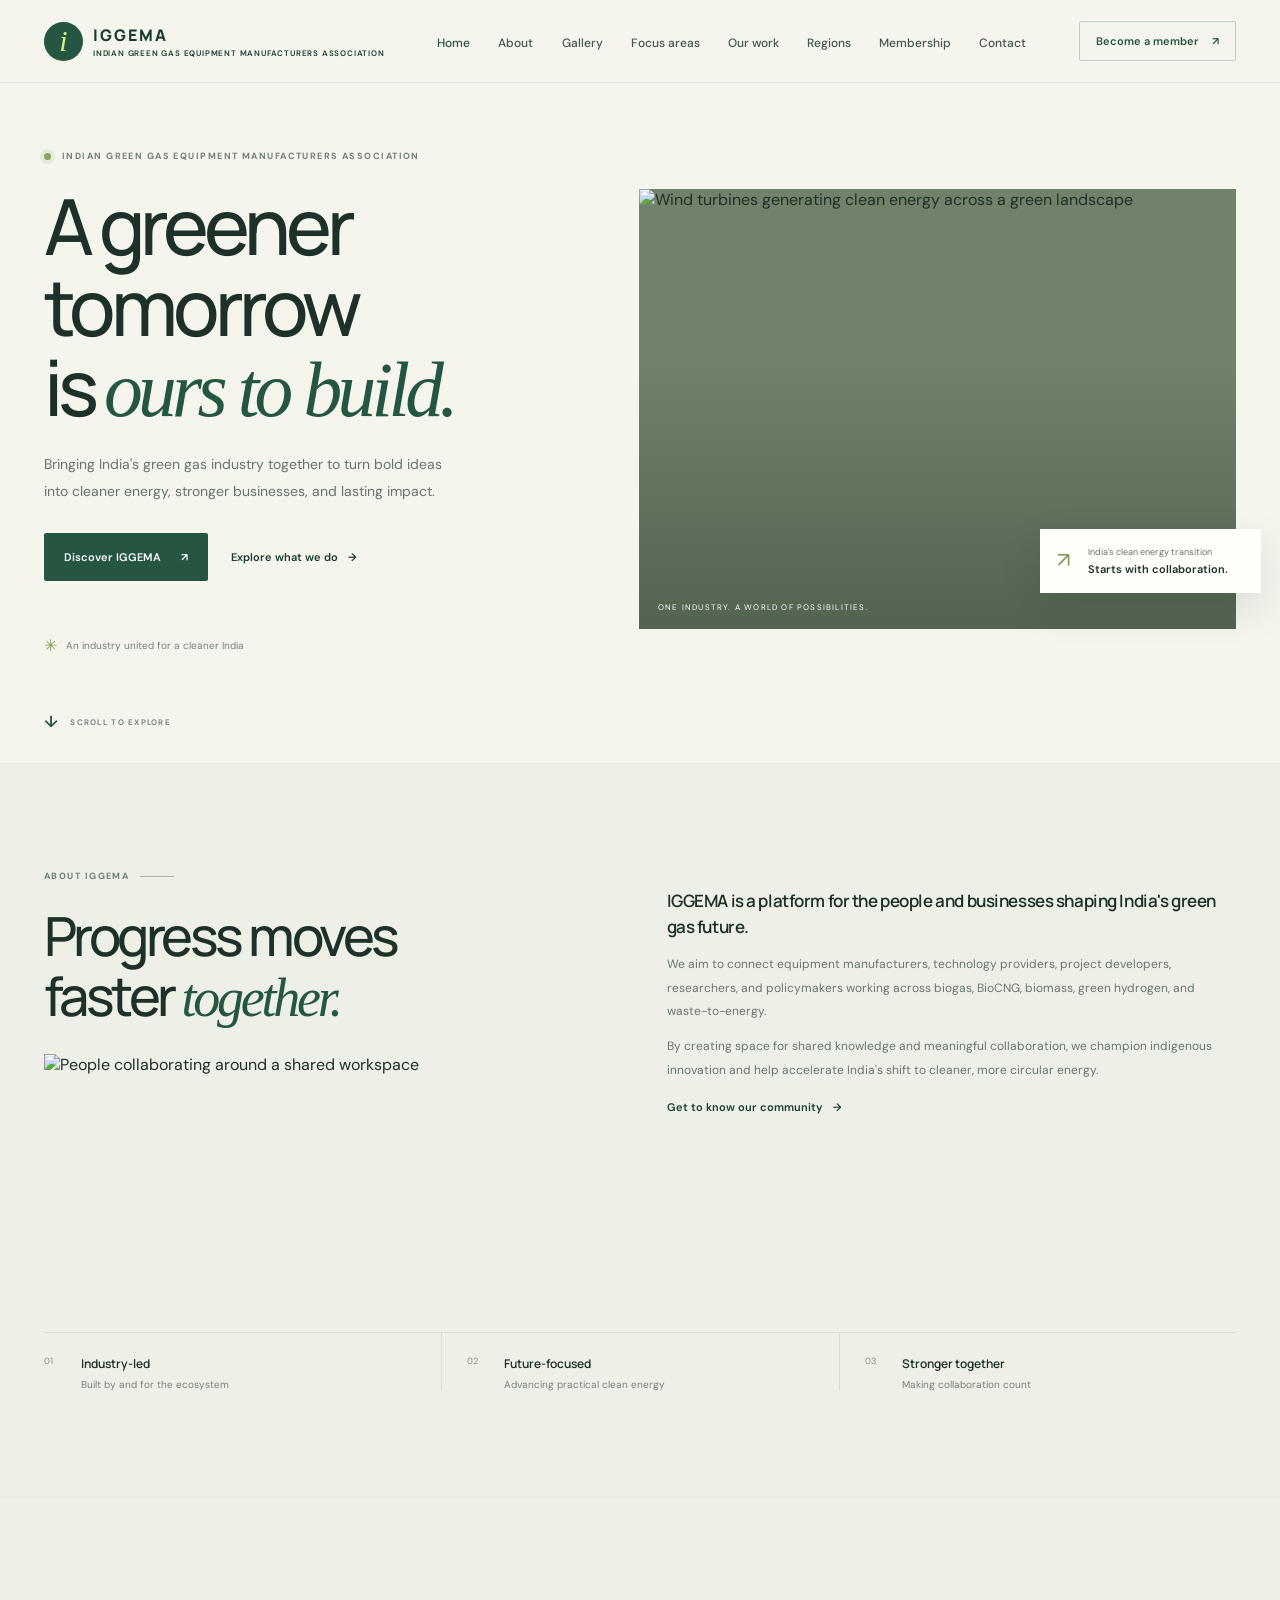
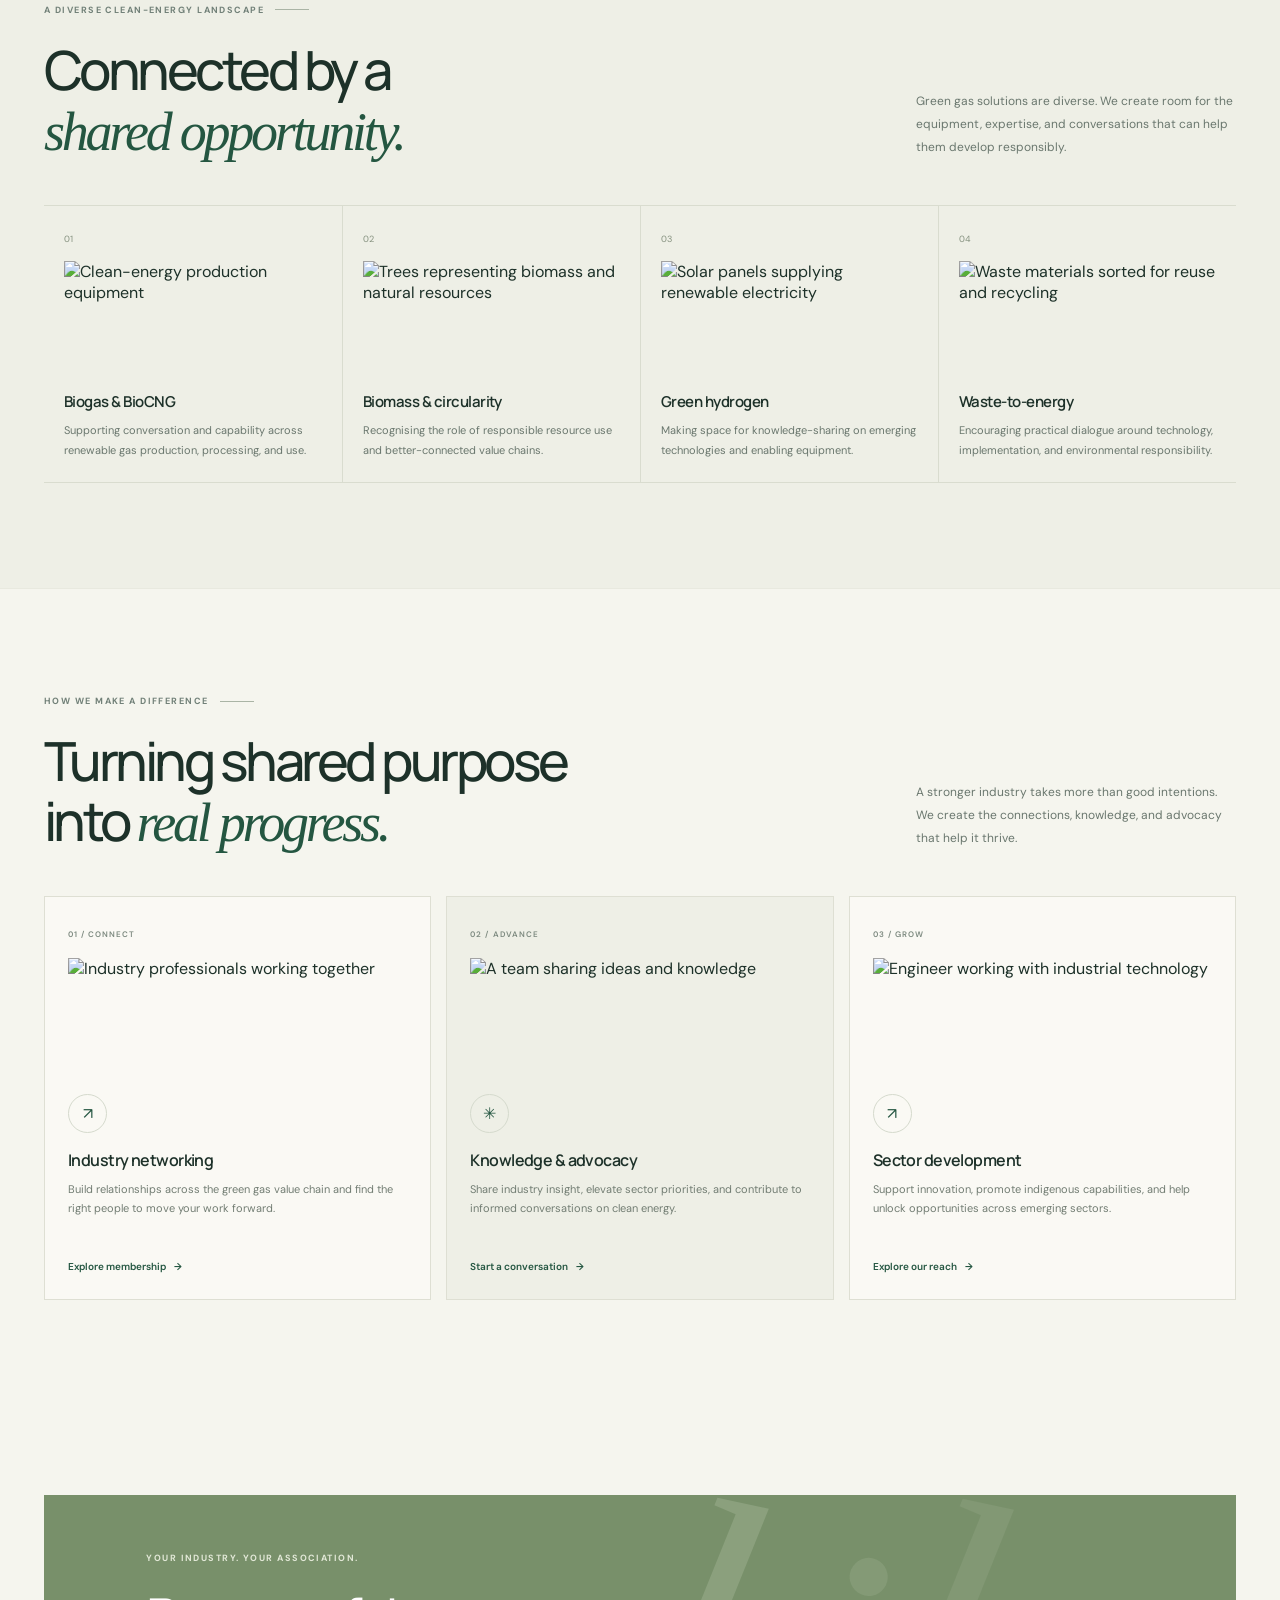
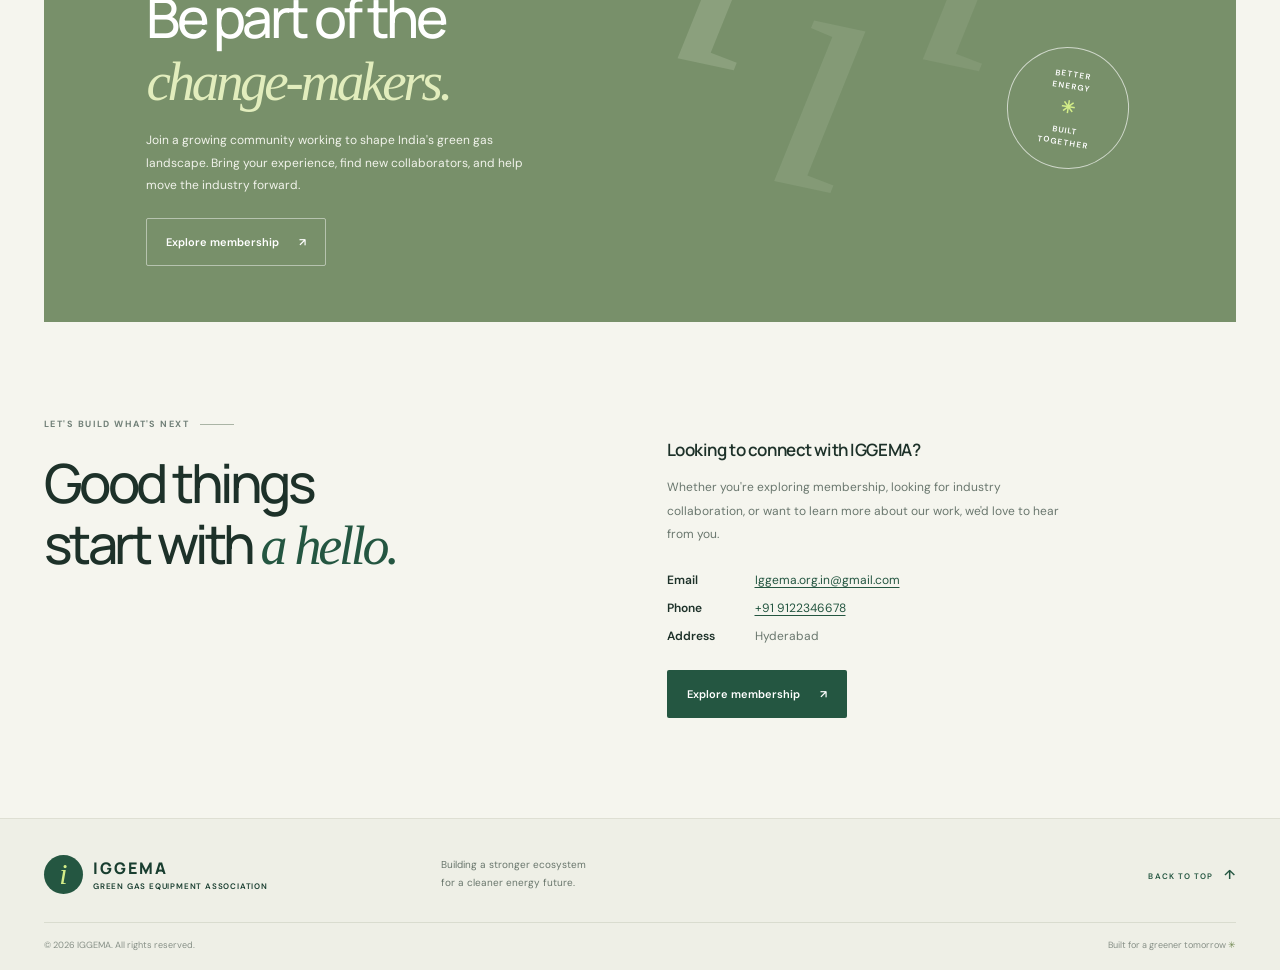
==== index.html @ 9a2ea5e2 "Initial commit" ====
<!DOCTYPE html>
<html lang="en">
<head>
  <meta charset="UTF-8">
  <meta name="viewport" content="width=device-width, initial-scale=1">
  <meta name="theme-color" content="#f5f5ee">
  <meta name="description" content="Discover IGGEMA's work to connect India's green gas equipment ecosystem, share knowledge, and support responsible sector development.">
  <title>IGGEMA — India's Green Gas Equipment Manufacturers Association</title>
  <link rel="preconnect" href="https://fonts.googleapis.com">
  <link rel="preconnect" href="https://fonts.gstatic.com" crossorigin>
  <link href="https://fonts.googleapis.com/css2?family=DM+Sans:wght@400;500;600;700&family=Manrope:wght@400;500;600;700;800&display=swap" rel="stylesheet">
  <link rel="stylesheet" href="IGG.css">
</head>
<body>
  <a class="skip-link" href="#main-content">Skip to content</a>
  <header class="site-header">
    <nav class="navbar container" aria-label="Main navigation">
      <a class="brand" href="#home" aria-label="IGGEMA home">
        <span class="brand-mark" aria-hidden="true">i</span>
        <span class="brand-name">IGGEMA<span class="brand-caption"> INDIAN GREEN GAS EQUIPMENT MANUFACTURERS ASSOCIATION</span></span>
      </a>
      <ul class="nav-links">
        <li><a href="#home" aria-current="page">Home</a></li>
        <li><a href="#about">About</a></li>
        <li><a href="#gallery">Gallery</a></li>
        <li><a href="#focus-areas">Focus areas</a></li>
        <li><a href="#services">Our work</a></li>
         <li><a href="#Regions">Regions</a></li>
        <li><a href="membership.html">Membership</a></li>
        <li><a href="#contact">Contact</a></li>
      </ul>
      <a class="nav-cta" href="membership.html">Become a member <span aria-hidden="true">↗</span></a>
    </nav>
  </header>

  <main id="main-content">
    <section class="hero container" id="home">
      <div class="hero-copy">
        <p class="eyebrow"><span class="eyebrow-dot"></span> INDIAN GREEN GAS EQUIPMENT MANUFACTURERS ASSOCIATION</p>
        <h1>A greener tomorrow<br>is <span>ours to build.</span></h1>
        <p class="hero-description">Bringing India's green gas industry together to turn bold ideas into cleaner energy, stronger businesses, and lasting impact.</p>
        <div class="hero-actions">
          <a class="button button-primary" href="#about">Discover IGGEMA <span aria-hidden="true">↗</span></a>
          <a class="text-link" href="#services">Explore what we do <span aria-hidden="true">→</span></a>
        </div>
        <div class="hero-note"><span class="note-icon" aria-hidden="true">✳</span> An industry united for a cleaner India</div>
      </div>
      <div class="hero-visual">
        <img src="https://images.unsplash.com/photo-1473341304170-971dccb5ac1e?auto=format&amp;fit=crop&amp;w=1400&amp;q=85" alt="Wind turbines generating clean energy across a green landscape">
        <div class="image-wash"></div>
        <div class="visual-card">
          <span class="visual-card-icon" aria-hidden="true">↗</span>
          <span>India's clean energy transition</span>
          <strong>Starts with collaboration.</strong>
        </div>
        <span class="visual-caption">ONE INDUSTRY. A WORLD OF POSSIBILITIES.</span>
      </div>
      <a class="scroll-cue" href="#about"><span aria-hidden="true">↓</span> SCROLL TO EXPLORE</a>
    </section>

    <section class="intro section-pad" id="about">
      <div class="container intro-grid">
        <div>
          <p class="eyebrow">ABOUT IGGEMA <span class="eyebrow-line"></span></p>
          <h2>Progress moves<br>faster <span>together.</span></h2>
          <img class="about-image" src="https://images.unsplash.com/photo-1497366754035-f200968a6e72?auto=format&amp;fit=crop&amp;w=1000&amp;q=85" alt="People collaborating around a shared workspace">
        </div>
        <div class="intro-copy">
          <p class="lead">IGGEMA is a platform for the people and businesses shaping India's green gas future.</p>
          <p>We aim to connect equipment manufacturers, technology providers, project developers, researchers, and policymakers working across biogas, BioCNG, biomass, green hydrogen, and waste-to-energy.</p>
          <p>By creating space for shared knowledge and meaningful collaboration, we champion indigenous innovation and help accelerate India's shift to cleaner, more circular energy.</p>
          <a class="text-link dark-link" href="membership.html">Get to know our community <span aria-hidden="true">→</span></a>
        </div>
      </div>
      <div class="container values-strip">
        <div class="value-item"><span>01</span><strong>Industry-led</strong><small>Built by and for the ecosystem</small></div>
        <div class="value-item"><span>02</span><strong>Future-focused</strong><small>Advancing practical clean energy</small></div>
        <div class="value-item"><span>03</span><strong>Stronger together</strong><small>Making collaboration count</small></div>
      </div>
    </section>

    <section class="focus section-pad" id="focus-areas">
      <div class="container">
        <div class="section-heading">
          <div>
            <p class="eyebrow">A DIVERSE CLEAN-ENERGY LANDSCAPE <span class="eyebrow-line"></span></p>
            <h2>Connected by a<br><span>shared opportunity.</span></h2>
          </div>
          <p class="section-aside">Green gas solutions are diverse. We create room for the equipment, expertise, and conversations that can help them develop responsibly.</p>
        </div>
        <div class="focus-grid">
          <article class="focus-card">
            <span class="focus-index">01</span>
            <img class="focus-image" src="https://images.unsplash.com/photo-1516937941344-00b4e0337589?auto=format&amp;fit=crop&amp;w=700&amp;q=80" alt="Clean-energy production equipment">
            <h3>Biogas &amp; BioCNG</h3>
            <p>Supporting conversation and capability across renewable gas production, processing, and use.</p>
          </article>
          <article class="focus-card">
            <span class="focus-index">02</span>
            <img class="focus-image" src="https://images.unsplash.com/photo-1511497584788-876760111969?auto=format&amp;fit=crop&amp;w=700&amp;q=80" alt="Trees representing biomass and natural resources">
            <h3>Biomass &amp; circularity</h3>
            <p>Recognising the role of responsible resource use and better-connected value chains.</p>
          </article>
          <article class="focus-card">
            <span class="focus-index">03</span>
            <img class="focus-image" src="https://images.unsplash.com/photo-1509391366360-2e959784a276?auto=format&amp;fit=crop&amp;w=700&amp;q=80" alt="Solar panels supplying renewable electricity">
            <h3>Green hydrogen</h3>
            <p>Making space for knowledge-sharing on emerging technologies and enabling equipment.</p>
          </article>
          <article class="focus-card">
            <span class="focus-index">04</span>
            <img class="focus-image" src="https://images.unsplash.com/photo-1532996122724-e3c354a0b15b?auto=format&amp;fit=crop&amp;w=700&amp;q=80" alt="Waste materials sorted for reuse and recycling">
            <h3>Waste-to-energy</h3>
            <p>Encouraging practical dialogue around technology, implementation, and environmental responsibility.</p>
          </article>
        </div>
      </div>
    </section>

    <section class="services section-pad" id="services">
      <div class="container">
        <div class="section-heading">
          <div>
            <p class="eyebrow">HOW WE MAKE A DIFFERENCE <span class="eyebrow-line"></span></p>
            <h2>Turning shared purpose<br>into <span>real progress.</span></h2>
          </div>
          <p class="section-aside">A stronger industry takes more than good intentions. We create the connections, knowledge, and advocacy that help it thrive.</p>
        </div>
        <div class="services-grid">
          <article class="service-card">
            <span class="card-number">01 / CONNECT</span>
            <img class="service-image" src="https://images.unsplash.com/photo-1521737711867-e3b97375f902?auto=format&amp;fit=crop&amp;w=700&amp;q=80" alt="Industry professionals working together">
            <div class="service-icon" aria-hidden="true">↗</div>
            <h3>Industry networking</h3>
            <p>Build relationships across the green gas value chain and find the right people to move your work forward.</p>
            <a href="membership.html" aria-label="Learn about industry networking membership">Explore membership <span aria-hidden="true">→</span></a>
          </article>
          <article class="service-card service-card-featured">
            <span class="card-number">02 / ADVANCE</span>
            <img class="service-image" src="https://images.unsplash.com/photo-1531482615713-2afd69097998?auto=format&amp;fit=crop&amp;w=700&amp;q=80" alt="A team sharing ideas and knowledge">
            <div class="service-icon" aria-hidden="true">✳</div>
            <h3>Knowledge &amp; advocacy</h3>
            <p>Share industry insight, elevate sector priorities, and contribute to informed conversations on clean energy.</p>
            <a href="#contact" aria-label="Get in touch about knowledge and advocacy">Start a conversation <span aria-hidden="true">→</span></a>
          </article>
          <article class="service-card">
            <span class="card-number">03 / GROW</span>
            <img class="service-image" src="https://images.unsplash.com/photo-1581091226825-a6a2a5aee158?auto=format&amp;fit=crop&amp;w=700&amp;q=80" alt="Engineer working with industrial technology">
            <div class="service-icon" aria-hidden="true">↗</div>
            <h3>Sector development</h3>
            <p>Support innovation, promote indigenous capabilities, and help unlock opportunities across emerging sectors.</p>
            <a href="#contact" aria-label="Contact IGGEMA">Explore our reach <span aria-hidden="true">→</span></a>
          </article>
        </div>
      </div>
    </section>

    <section class="membership section-pad" id="membership">
      <div class="container membership-panel">
        <div class="membership-decoration" aria-hidden="true"><span>i</span><span>i</span><span>i</span></div>
        <div class="membership-content">
          <p class="eyebrow">YOUR INDUSTRY. YOUR ASSOCIATION.</p>
          <h2>Be part of the<br><span>change-makers.</span></h2>
          <p>Join a growing community working to shape India's green gas landscape. Bring your experience, find new collaborators, and help move the industry forward.</p>
          <a class="button button-light" href="membership.html">Explore membership <span aria-hidden="true">↗</span></a>
        </div>
        <div class="membership-stamp"><span>BETTER<br>ENERGY</span><span class="stamp-star">✳</span><span>BUILT<br>TOGETHER</span></div>
      </div>
    </section>

    <section class="contact section-pad" id="contact">
      <div class="container contact-grid">
        <div>
          <p class="eyebrow">LET'S BUILD WHAT'S NEXT <span class="eyebrow-line"></span></p>
          <h2>Good things<br>start with <span>a hello.</span></h2>
        </div>
        <div class="contact-copy">
          <p class="lead">Looking to connect with IGGEMA?</p>
          <p>Whether you're exploring membership, looking for industry collaboration, or want to learn more about our work, we'd love to hear from you.</p>
          <div class="contact-details" aria-label="IGGEMA contact details">
            <p><strong>Email</strong><a href="mailto:Iggema.org.in@gmail.com">Iggema.org.in@gmail.com</a></p>
            <p><strong>Phone</strong><a href="tel:+919122346678">+91 9122346678</a></p>
            <p><strong>Address</strong><span>Hyderabad</span></p>
          </div>
          <a class="button button-primary" href="membership.html">Explore membership <span aria-hidden="true">↗</span></a>
        </div>
      </div>
    </section>
  </main>

  <footer class="footer">
    <div class="container footer-main">
      <a class="brand footer-brand" href="#home" aria-label="IGGEMA home">
        <span class="brand-mark" aria-hidden="true">i</span>
        <span class="brand-name">IGGEMA<span class="brand-caption">GREEN GAS EQUIPMENT ASSOCIATION</span></span>
      </a>
      <p>Building a stronger ecosystem<br>for a cleaner energy future.</p>
      <a class="back-top" href="#home">BACK TO TOP <span aria-hidden="true">↑</span></a>
    </div>
    <div class="container footer-bottom">
      <span>© 2026 IGGEMA. All rights reserved.</span>
      <span>Built for a greener tomorrow <span class="footer-leaf" aria-hidden="true">✳</span></span>
    </div>
  </footer>
</body>
</html>
---- IGG.css ----
:root {
  color-scheme: light;
  --paper: #f5f5ee;
  --white: #fffefa;
  --ink: #1d3129;
  --muted: #64736a;
  --green: #245641;
  --green-dark: #193e30;
  --lime: #d3ed88;
  --line: #dedfd3;
  --serif: Georgia, "Times New Roman", serif;
  --sans: "DM Sans", "Segoe UI", sans-serif;
  --display: "Manrope", "DM Sans", sans-serif;
}

* { box-sizing: border-box; }

.skip-link {
  position: absolute;
  z-index: 20;
  top: 8px;
  left: 8px;
  padding: 10px 14px;
  transform: translateY(-150%);
  background: var(--green-dark);
  color: white;
  font-size: 12px;
}

.skip-link:focus { transform: translateY(0); }

html {
  scroll-behavior: smooth;
  scroll-padding-top: 6rem;
}

body {
  margin: 0;
  background: var(--paper);
  color: var(--ink);
  font-family: var(--sans);
  -webkit-font-smoothing: antialiased;
}

a { color: inherit; }

.container {
  width: min(1192px, calc(100% - 64px));
  margin-inline: auto;
}

.site-header {
  position: sticky;
  z-index: 10;
  top: 0;
  background: rgba(245, 245, 238, .94);
  backdrop-filter: blur(14px);
  border-bottom: 1px solid rgba(29, 49, 41, .08);
}

.navbar {
  min-height: 82px;
  display: flex;
  align-items: center;
  justify-content: space-between;
  gap: 24px;
}

.brand {
  display: inline-flex;
  align-items: center;
  gap: 10px;
  flex: 0 0 auto;
  color: var(--green-dark);
  text-decoration: none;
}

.brand-mark {
  display: grid;
  width: 39px;
  height: 39px;
  place-items: center;
  border-radius: 50%;
  background: var(--green);
  color: var(--lime);
  font-family: var(--serif);
  font-size: 30px;
  font-style: italic;
  line-height: 1;
}

.brand-name {
  display: grid;
  gap: 2px;
  font-family: var(--display);
  font-size: 16px;
  font-weight: 800;
  letter-spacing: .13em;
}

.brand-caption {
  font-family: var(--sans);
  font-size: 8px;
  font-weight: 600;
  letter-spacing: .1em;
}

.nav-links {
  display: flex;
  align-items: center;
  justify-content: center;
  gap: clamp(14px, 2.2vw, 29px);
  margin: 0;
  padding: 0;
  list-style: none;
}

.nav-links a,
.region-dropdown summary {
  color: #43564c;
  font-size: 12px;
  font-weight: 500;
  text-decoration: none;
  transition: color .2s ease;
}

.nav-links a:hover,
.nav-links a[aria-current="page"],
.region-dropdown summary:hover,
.region-dropdown summary:focus-visible { color: var(--green); }

.region-dropdown { position: relative; }

.region-dropdown summary {
  display: flex;
  align-items: center;
  gap: 5px;
  cursor: pointer;
  list-style: none;
  white-space: nowrap;
}

.region-dropdown summary::-webkit-details-marker { display: none; }
.region-dropdown summary::after { content: "⌄"; font-size: 11px; }

.regions-menu {
  position: absolute;
  z-index: 12;
  top: 100%;
  left: -16px;
  display: none;
  width: 145px;
  margin: 0;
  padding: 10px 7px 7px;
  border: 1px solid var(--line);
  background: var(--white);
  box-shadow: 0 12px 28px rgba(29, 49, 41, .12);
  list-style: none;
}

.region-dropdown:hover .regions-menu,
.region-dropdown:focus-within .regions-menu,
.region-dropdown details[open] .regions-menu { display: grid; }

.regions-menu li {
  padding: 9px 10px;
  color: #43564c;
  font-size: 11px;
  text-transform: capitalize;
}

.regions-menu li + li { border-top: 1px solid #eeefe6; }
.regions-menu li:hover { background: #f0f2e9; color: var(--green); }

.nav-cta {
  display: inline-flex;
  align-items: center;
  gap: 13px;
  padding: 12px 16px;
  border: 1px solid rgba(36, 86, 65, .25);
  border-radius: 2px;
  color: var(--green);
  font-size: 11px;
  font-weight: 600;
  text-decoration: none;
  white-space: nowrap;
  transition: background .2s, color .2s;
}

.nav-cta:hover { background: var(--green); color: white; }

.hero {
  position: relative;
  min-height: 610px;
  display: grid;
  grid-template-columns: .94fr 1.06fr;
  align-items: center;
  gap: 5.5%;
  padding-top: 66px;
  padding-bottom: 95px;
}

.hero-copy { position: relative; z-index: 1; padding-bottom: 12px; }

.eyebrow {
  display: flex;
  align-items: center;
  gap: 11px;
  margin: 0 0 22px;
  color: #718078;
  font-size: 9px;
  font-weight: 700;
  letter-spacing: .16em;
  line-height: 1.6;
}

.eyebrow-dot {
  width: 7px;
  height: 7px;
  border-radius: 50%;
  background: #88a55c;
  box-shadow: 0 0 0 4px rgba(136, 165, 92, .13);
}

h1, h2, h3, p { margin-top: 0; }

h1, h2 {
  color: var(--ink);
  font-family: var(--display);
  font-weight: 500;
  letter-spacing: -.065em;
}

h1 {
  margin-bottom: 20px;
  font-size: clamp(49px, 6.05vw, 78px);
  line-height: 1.04;
}

h1 > span, h2 > span {
  color: var(--green);
  font-family: var(--serif);
  font-weight: 400;
  font-style: italic;
  letter-spacing: -.06em;
}

.hero-description {
  max-width: 425px;
  margin-bottom: 29px;
  color: #65756a;
  font-size: 14px;
  line-height: 1.9;
}

.hero-actions {
  display: flex;
  align-items: center;
  flex-wrap: wrap;
  gap: 23px;
}

.button {
  display: inline-flex;
  min-height: 48px;
  align-items: center;
  justify-content: center;
  gap: 20px;
  padding: 0 19px;
  border: 1px solid transparent;
  border-radius: 2px;
  font-size: 11px;
  font-weight: 600;
  text-decoration: none;
  transition: transform .2s, background .2s, border-color .2s;
}

.button:hover { transform: translateY(-2px); }
.button-primary { background: var(--green); color: white; }
.button-primary:hover { background: var(--green-dark); }
.button-light { border-color: rgba(255,255,255,.46); color: white; }
.button-light:hover { background: rgba(255,255,255,.1); }

.text-link {
  display: inline-flex;
  align-items: center;
  gap: 10px;
  color: var(--green-dark);
  font-size: 11px;
  font-weight: 600;
  text-decoration: none;
}

.text-link span, .service-card a span { transition: transform .2s; }
.text-link:hover span, .service-card a:hover span { transform: translateX(4px); }

.hero-note {
  display: flex;
  align-items: center;
  gap: 9px;
  margin-top: 54px;
  color: #758178;
  font-size: 10px;
}

.note-icon { color: #809d55; font-size: 16px; }

.hero-visual {
  position: relative;
  min-width: 0;
  height: 440px;
  background: #71816a;
}

.hero-visual > img {
  width: 100%;
  height: 100%;
  display: block;
  object-fit: cover;
  object-position: 52% center;
}

.image-wash {
  position: absolute;
  inset: 0;
  background: linear-gradient(180deg, transparent 40%, rgba(12, 31, 23, .3));
}

.visual-card {
  position: absolute;
  right: -25px;
  bottom: 36px;
  display: grid;
  grid-template-columns: 31px 1fr;
  align-items: center;
  width: 221px;
  padding: 17px;
  background: var(--white);
  box-shadow: 0 15px 40px rgba(17, 34, 24, .12);
}

.visual-card-icon {
  grid-row: span 2;
  align-self: start;
  color: #7d9857;
  font-size: 21px;
}

.visual-card > span:nth-child(2) { color: var(--muted); font-size: 9px; }
.visual-card strong { margin-top: 4px; font-size: 11px; font-weight: 600; }

.visual-caption {
  position: absolute;
  bottom: 17px;
  left: 19px;
  color: white;
  font-size: 8px;
  letter-spacing: .15em;
}

.scroll-cue {
  position: absolute;
  bottom: 31px;
  left: 0;
  display: flex;
  align-items: center;
  gap: 11px;
  color: #728078;
  font-size: 8px;
  font-weight: 600;
  letter-spacing: .16em;
  text-decoration: none;
}

.scroll-cue span { color: var(--green); font-size: 16px; }

.section-pad { padding: 105px 0; }

.intro {
  background: #eeefe6;
  border-top: 1px solid #e8e9df;
  border-bottom: 1px solid #e8e9df;
}

.intro-grid, .contact-grid {
  display: grid;
  grid-template-columns: .95fr 1.05fr;
  gap: 9%;
}

.intro .eyebrow, .contact .eyebrow, .services .eyebrow { margin-bottom: 21px; }
.eyebrow-line { display: inline-block; width: 34px; height: 1px; background: #aab4a5; }

.about-image {
  display: block;
  width: 100%;
  height: 205px;
  margin-top: 25px;
  object-fit: cover;
  object-position: center 45%;
}

h2 {
  margin-bottom: 0;
  font-size: clamp(38px, 4.5vw, 54px);
  line-height: 1.12;
}

.intro-copy { padding-top: 19px; }
.intro-copy p, .contact-copy > p:not(.lead) {
  color: #6a776e;
  font-size: 12px;
  line-height: 1.95;
}

.intro-copy .lead, .contact-copy .lead {
  margin-bottom: 14px;
  color: var(--ink);
  font-family: var(--display);
  font-size: 17px;
  font-weight: 600;
  letter-spacing: -.025em;
  line-height: 1.5;
}

.dark-link { margin-top: 6px; }

.values-strip {
  display: grid;
  grid-template-columns: repeat(3, 1fr);
  margin-top: 73px;
  border-top: 1px solid #d9dccf;
}

.value-item {
  display: grid;
  grid-template-columns: 37px 1fr;
  padding: 22px 18px 0 0;
}

.value-item + .value-item { padding-left: 25px; border-left: 1px solid #d9dccf; }
.value-item > span { grid-row: span 2; color: #85917f; font-size: 9px; }
.value-item strong { font-family: var(--display); font-size: 12px; font-weight: 600; }
.value-item small { margin-top: 6px; color: #788279; font-size: 10px; }

.section-heading {
  display: flex;
  align-items: end;
  justify-content: space-between;
  gap: 40px;
  margin-bottom: 42px;
}

.section-aside {
  max-width: 320px;
  margin-bottom: 4px;
  color: #6a776e;
  font-size: 12px;
  line-height: 1.9;
}

.focus {
  background: #eeefe6;
  border-top: 1px solid #e8e9df;
  border-bottom: 1px solid #e8e9df;
}

.focus-grid {
  display: grid;
  grid-template-columns: repeat(4, 1fr);
  border-top: 1px solid #d9dccf;
  border-bottom: 1px solid #d9dccf;
}

.focus-card {
  min-height: 190px;
  padding: 20px 20px 22px;
}

.focus-image {
  display: block;
  width: 100%;
  height: 118px;
  margin: 14px 0 12px;
  object-fit: cover;
}

.focus-card + .focus-card { border-left: 1px solid #d9dccf; }
.focus-index { color: #85917f; font-size: 9px; }
.focus-card h3 { margin: 0 0 9px; font-family: var(--display); font-size: 15px; font-weight: 600; letter-spacing: -.035em; }
.focus-card p { margin: 0; color: #6a776e; font-size: 11px; line-height: 1.8; }

.services-grid { display: grid; grid-template-columns: repeat(3, 1fr); gap: 15px; }

.service-card {
  min-height: 260px;
  padding: 24px 23px;
  border: 1px solid var(--line);
  background: rgba(255, 254, 250, .55);
  transition: transform .22s, box-shadow .22s, background .22s;
}

.service-card:hover {
  transform: translateY(-4px);
  background: var(--white);
  box-shadow: 0 14px 30px rgba(29, 49, 41, .06);
}

.service-card-featured { background: #eeefe6; }
.card-number { color: #7c897f; font-size: 8px; font-weight: 600; letter-spacing: .13em; }

.service-image {
  display: block;
  width: 100%;
  height: 112px;
  margin-top: 16px;
  object-fit: cover;
}

.service-icon {
  display: grid;
  width: 39px;
  height: 39px;
  place-items: center;
  margin-top: 24px;
  border: 1px solid #d5dacd;
  border-radius: 50%;
  color: var(--green);
  font-size: 16px;
}

.service-card h3 {
  margin: 16px 0 9px;
  font-family: var(--display);
  font-size: 16px;
  font-weight: 600;
  letter-spacing: -.035em;
}

.service-card p {
  min-height: 57px;
  margin-bottom: 17px;
  color: #727d73;
  font-size: 11px;
  line-height: 1.75;
}

.service-card > a {
  display: inline-flex;
  align-items: center;
  gap: 8px;
  color: var(--green);
  font-size: 10px;
  font-weight: 600;
  text-decoration: none;
}

.membership { padding-top: 90px; padding-bottom: 90px; }

.membership-panel {
  position: relative;
  min-height: 330px;
  overflow: hidden;
  display: flex;
  align-items: center;
  padding: 56px 8%;
  background: #78906a;
  color: white;
}

.membership-content { position: relative; z-index: 1; max-width: 470px; }
.membership .eyebrow { color: #e2e8d7; }
.membership h2 { color: white; font-size: clamp(39px, 4.6vw, 55px); }
.membership h2 > span { color: #e2edbd; }
.membership-content > p:not(.eyebrow) { max-width: 410px; margin: 17px 0 22px; color: #f1f3eb; font-size: 12px; line-height: 1.85; }

.membership-decoration {
  position: absolute;
  top: -105px;
  right: 19%;
  display: flex;
  gap: 20px;
  color: rgba(234, 241, 220, .16);
  font-family: var(--serif);
  font-size: 360px;
  font-style: italic;
  line-height: 1;
  transform: rotate(12deg);
}

.membership-decoration span:nth-child(2) { margin-top: 100px; color: rgba(234, 241, 220, .1); }
.membership-decoration span:nth-child(3) { margin-top: -50px; color: rgba(234, 241, 220, .08); }

.membership-stamp {
  position: absolute;
  right: 9%;
  display: grid;
  width: 122px;
  height: 122px;
  place-content: center;
  justify-items: center;
  border: 1px solid rgba(255,255,255,.65);
  border-radius: 50%;
  color: white;
  font-size: 8px;
  font-weight: 600;
  letter-spacing: .13em;
  line-height: 1.5;
  text-align: center;
  transform: rotate(9deg);
}

.stamp-star { margin: 3px 0; color: var(--lime); font-size: 17px; }

.contact { padding-top: 5px; padding-bottom: 100px; }
.contact-copy { padding-top: 20px; }
.contact-copy > p:not(.lead) { max-width: 410px; margin-bottom: 23px; }
.contact-details { display: grid; gap: 8px; margin: 0 0 23px; }
.contact-details p { display: grid; grid-template-columns: 76px 1fr; gap: 12px; margin: 0; color: #6a776e; font-size: 12px; line-height: 1.7; }
.contact-details strong { color: var(--ink); font-weight: 600; }
.contact-details a { color: var(--green); text-decoration-thickness: 1px; text-underline-offset: 3px; }
.contact-note { margin: 12px 0 0 !important; color: #8a948b !important; font-size: 9px !important; }

.footer {
  padding: 36px 0 19px;
  border-top: 1px solid var(--line);
  background: #eeefe6;
}

.footer-main {
  display: grid;
  grid-template-columns: 1fr 1fr 1fr;
  align-items: center;
  padding-bottom: 28px;
}

.footer-main > p { margin: 0; color: #69766c; font-size: 10px; line-height: 1.8; }
.back-top { justify-self: end; color: var(--green); font-size: 8px; font-weight: 600; letter-spacing: .13em; text-decoration: none; }
.back-top span { margin-left: 8px; font-size: 13px; }

.footer-bottom {
  display: flex;
  justify-content: space-between;
  padding-top: 16px;
  border-top: 1px solid #d9dccf;
  color: #879087;
  font-size: 9px;
}

.footer-leaf { color: #738a54; }

:focus-visible { outline: 3px solid #819e5c; outline-offset: 4px; }

@media (min-width: 1440px) {
  .hero { min-height: 660px; }
  .hero-visual { height: 490px; }
}

@media (max-width: 980px) {
  .container { width: min(100% - 48px, 760px); }
  .navbar { min-height: 74px; gap: 14px; }
  .brand { gap: 7px; }
  .brand-mark { width: 34px; height: 34px; font-size: 26px; }
  .brand-name { font-size: 14px; }
  .brand-caption { font-size: 7px; }
  .nav-links { gap: 13px; }
  .nav-links a { font-size: 11px; }
  .nav-cta { padding: 10px 11px; gap: 8px; font-size: 10px; }
  .hero { min-height: 535px; gap: 4%; }
  .hero-visual { height: 380px; }
  .hero-note { margin-top: 37px; }
  .section-pad { padding: 84px 0; }
  .membership-stamp { right: 6%; width: 103px; height: 103px; }
}

@media (max-width: 720px) {
  html { scroll-padding-top: 9rem; }
  .container { width: calc(100% - 40px); }
  .navbar { min-height: auto; flex-wrap: wrap; padding-top: 13px; padding-bottom: 12px; row-gap: 9px; }
  .brand { margin-right: auto; }
  .nav-cta { padding: 9px 10px; }
  .nav-links {
    order: 3;
    width: 100%;
    justify-content: space-between;
    gap: 6px;
    overflow-x: auto;
    scrollbar-width: none;
  }
  .nav-links::-webkit-scrollbar { display: none; }
  .nav-links a,
  .region-dropdown summary { display: block; padding: 5px 0; font-size: 10px; white-space: nowrap; }
  .region-dropdown summary::after { margin-left: 2px; }
  .regions-menu { top: 100%; left: -8px; }
  .hero { grid-template-columns: 1fr; gap: 28px; min-height: 0; padding-top: 68px; padding-bottom: 83px; }
  .hero-copy { padding-bottom: 0; }
  h1 { font-size: clamp(49px, 11vw, 72px); }
  .hero-description { max-width: 500px; }
  .hero-note { margin-top: 28px; }
  .hero-visual { height: min(58vw, 390px); min-height: 260px; margin-right: 14px; }
  .visual-card { right: -14px; bottom: 26px; }
  .scroll-cue { bottom: 25px; }
  .section-pad { padding: 73px 0; }
  .intro-grid, .contact-grid { grid-template-columns: 1fr; gap: 25px; }
  .intro-copy, .contact-copy { padding-top: 0; }
  .about-image { height: min(52vw, 260px); }
  .values-strip { margin-top: 46px; }
  .value-item { grid-template-columns: 27px 1fr; padding-right: 9px; }
  .value-item + .value-item { padding-left: 12px; }
  .value-item strong { font-size: 10px; }
  .value-item small { font-size: 9px; line-height: 1.5; }
  .section-heading { align-items: start; flex-direction: column; gap: 17px; margin-bottom: 29px; }
  .section-aside { max-width: 460px; margin: 0; }
  .focus-grid { grid-template-columns: repeat(2, 1fr); }
  .focus-card { min-height: 170px; padding: 18px 14px; }
  .focus-card:nth-child(3) { border-left: 0; border-top: 1px solid #d9dccf; }
  .focus-card:nth-child(4) { border-top: 1px solid #d9dccf; }
  .focus-image { height: 130px; }
  .services-grid { grid-template-columns: 1fr; gap: 11px; }
  .service-card { min-height: auto; padding: 22px; }
  .service-image { height: 180px; }
  .service-icon { margin-top: 17px; }
  .service-card p { min-height: 0; }
  .membership { padding: 65px 0; }
  .membership-panel { min-height: 360px; padding: 43px 30px; }
  .membership-stamp { right: 6%; bottom: 22px; width: 78px; height: 78px; font-size: 6px; }
  .membership-decoration { top: 45px; right: -5%; font-size: 200px; }
  .contact { padding-top: 5px; padding-bottom: 73px; }
}

@media (max-width: 430px) {
  .container { width: calc(100% - 32px); }
  .brand-caption { letter-spacing: .07em; }
  .nav-cta { font-size: 9px; }
  .hero { padding-top: 53px; }
  .eyebrow { font-size: 8px; letter-spacing: .12em; }
  h1 { font-size: 48px; }
  h2 { font-size: 40px; }
  .about-image { height: 190px; }
  .service-image { height: 150px; }
  .hero-actions { align-items: flex-start; flex-direction: column; gap: 17px; }
  .hero-visual { min-height: 240px; }
  .visual-card { width: 190px; padding: 13px; }
  .values-strip { grid-template-columns: 1fr; gap: 0; }
  .focus-grid { grid-template-columns: 1fr; }
  .focus-card, .focus-card + .focus-card,
  .focus-card:nth-child(3), .focus-card:nth-child(4) {
    min-height: 0;
    padding: 17px 0;
    border-left: 0;
    border-top: 1px solid #d9dccf;
  }
  .focus-card:first-child { border-top: 0; }
  .focus-card h3 { margin: 12px 0 6px; }
  .value-item, .value-item + .value-item { min-height: 67px; padding: 15px 0 0; border-left: 0; border-top: 1px solid #d9dccf; }
  .value-item > span { grid-row: span 2; }
  .membership-panel { min-height: 390px; padding: 34px 22px; }
  .membership-stamp { right: 6%; bottom: 15px; }
  .footer-main { grid-template-columns: 1fr auto; row-gap: 16px; }
  .footer-main > p { grid-column: 1; grid-row: 2; }
  .back-top { grid-column: 2; grid-row: 1 / span 2; }
  .footer-bottom { gap: 12px; font-size: 8px; }
}

@media (prefers-reduced-motion: reduce) {
  *, *::before, *::after { scroll-behavior: auto !important; transition-duration: .01ms !important; }
}
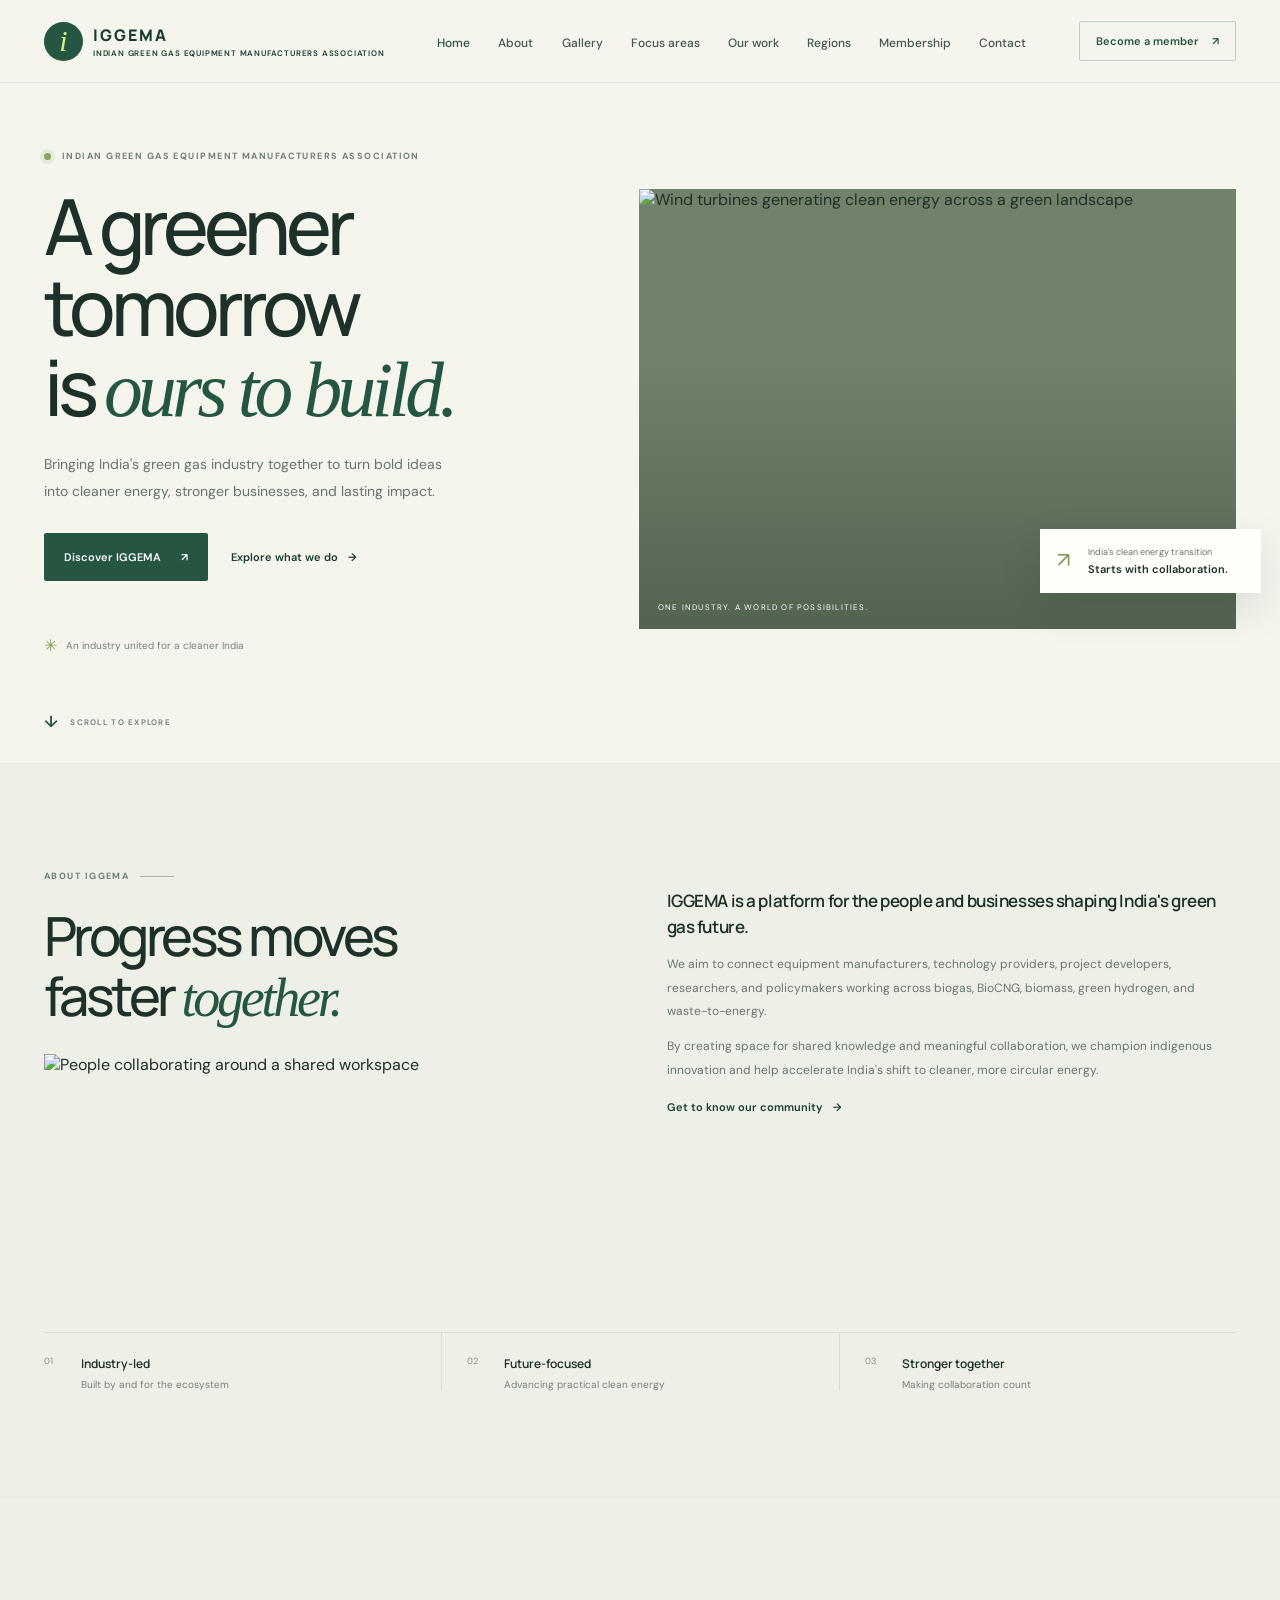
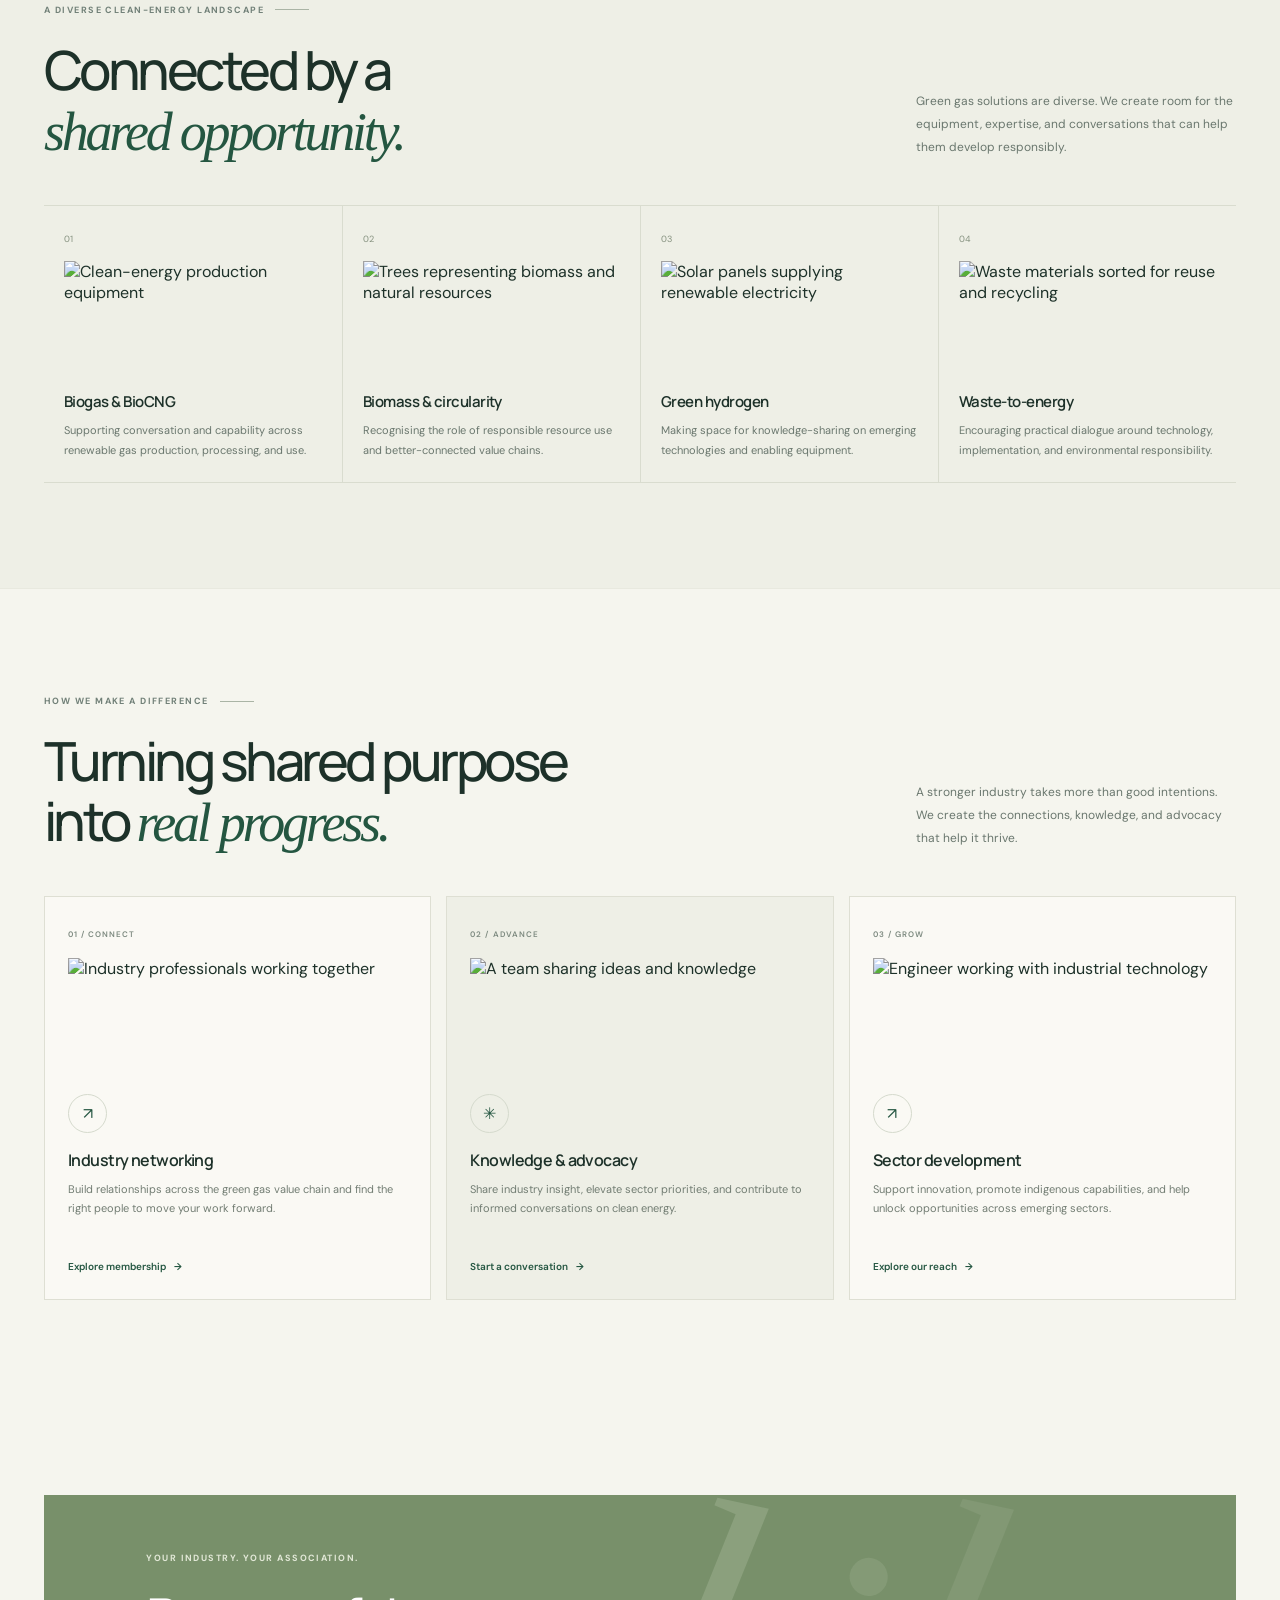
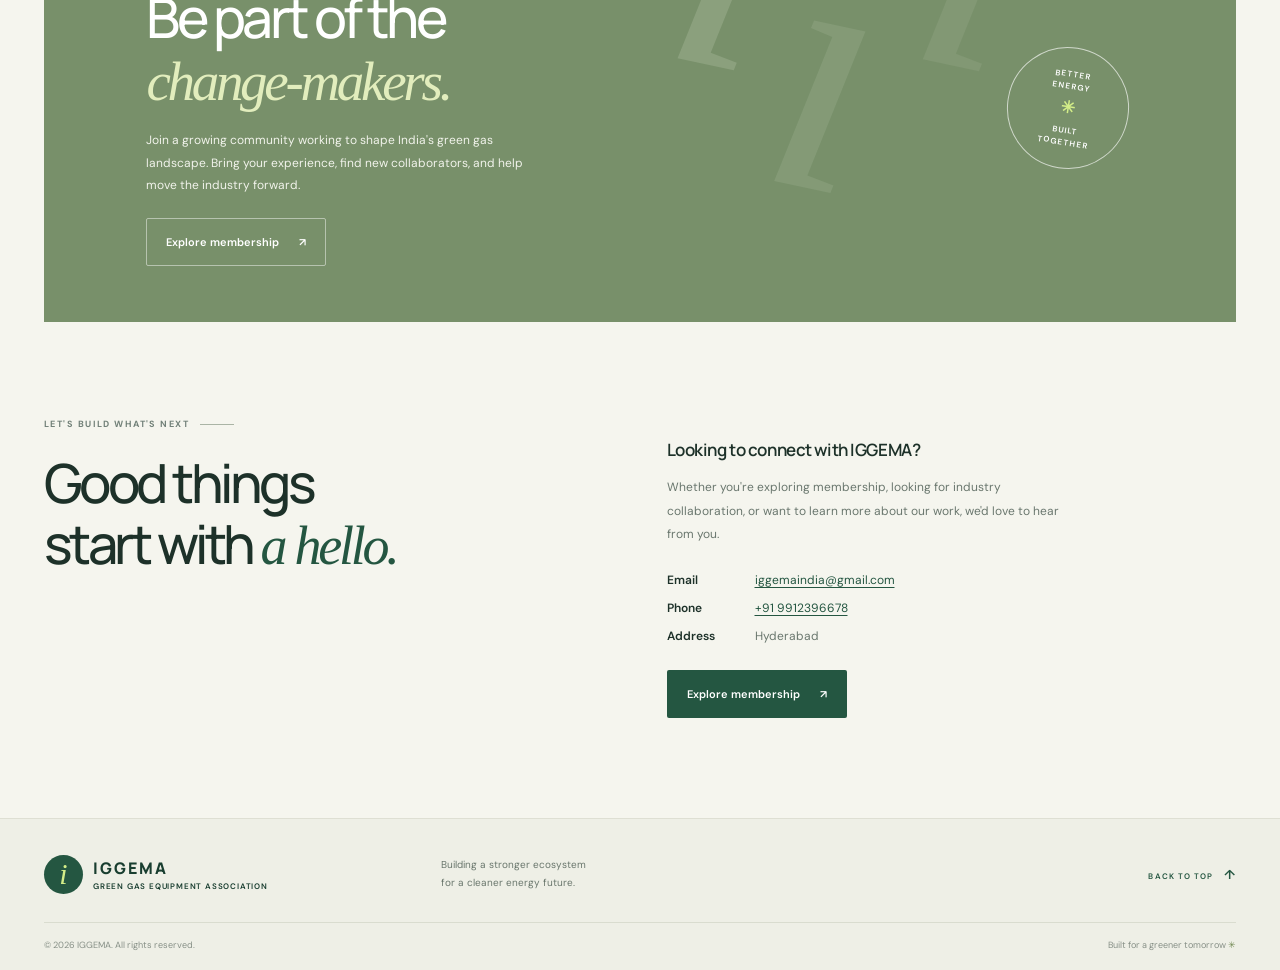
==== commit 9b7e8688: "Update contact email and phone number in index.html" ====
--- a/index.html
+++ b/index.html
@@ -178,8 +178,8 @@
           <p class="lead">Looking to connect with IGGEMA?</p>
           <p>Whether you're exploring membership, looking for industry collaboration, or want to learn more about our work, we'd love to hear from you.</p>
           <div class="contact-details" aria-label="IGGEMA contact details">
-            <p><strong>Email</strong><a href="mailto:Iggema.org.in@gmail.com">Iggema.org.in@gmail.com</a></p>
-            <p><strong>Phone</strong><a href="tel:+919122346678">+91 9122346678</a></p>
+            <p><strong>Email</strong><a href="mailto:Iggema.org.in@gmail.com">iggemaindia@gmail.com</a></p>
+            <p><strong>Phone</strong><a href="tel:+919122346678">+91 9912396678</a></p>
             <p><strong>Address</strong><span>Hyderabad</span></p>
           </div>
           <a class="button button-primary" href="membership.html">Explore membership <span aria-hidden="true">↗</span></a>
